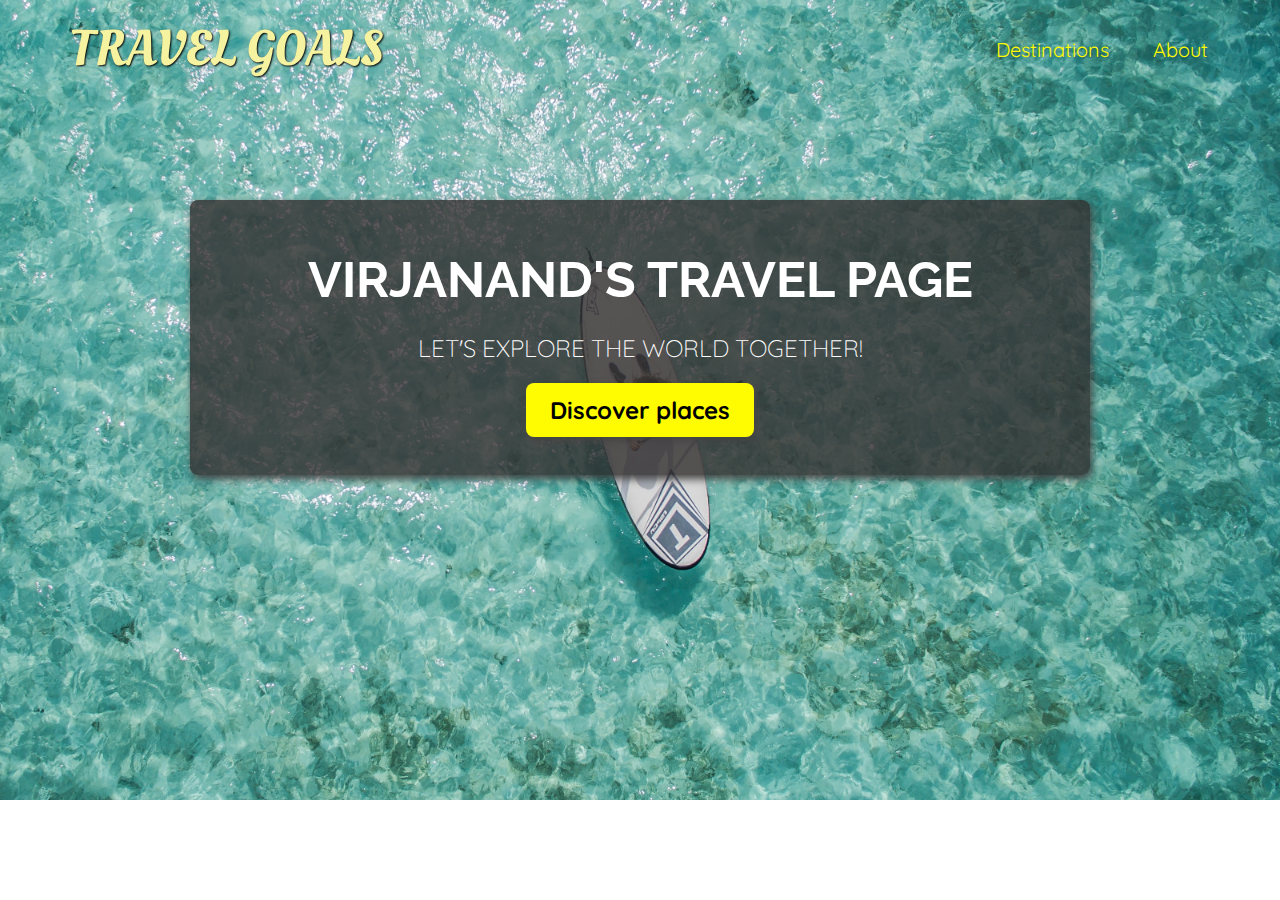
==== index.html @ 68d5a5f8 "first commit" ====
<!DOCTYPE html>
<html lang="en">
  <head>
    <meta charset="UTF-8" />
    <meta http-equiv="X-UA-Compatible" content="IE=edge" />
    <meta name="viewport" content="width=device-width, initial-scale=1.0" />
    <link
      href="https://fonts.googleapis.com/css2?family=Raleway:wght@700&family=Oleo+Script:wght@700&family=Quicksand:wght@300;500&display=swap"
      rel="stylesheet"
    />
    <link rel="stylesheet" href="shared.css" />
    <link rel="stylesheet" href="styles.css" />
    <title>Travel Goals</title>
  </head>
  <body>
    <header>
      <div id="page-logo"><a href="/index.html">Travel Goals</a></div>
      <nav>
        <ul>
          <li><a href="places.html">Destinations</a></li>
          <li><a href="about.html">About</a></li>
        </ul>
      </nav>
    </header>
    <main>
      <section id="hero">
        <div id="hero-content">
          <h1>Virjanand's Travel Page</h1>
          <p>Let's explore the world together!</p>
          <a href="/places.html">Discover places</a>
        </div>
      </section>
      <section id="highlights"></section>
    </main>
    <footer></footer>
  </body>
</html>
---- shared.css ----
body {
  font-family: "Quicksand", sans-serif;
  margin: 0;
}

ul {
  list-style: none;
  margin: 0;
  padding: 0;
}

header {
  display: flex;
  justify-content: space-between;
  align-items: center;
  padding: 15px 60px;
  position: absolute;
  width: 100%;
  top: 0;
  left: 0;
  box-sizing: border-box;
}

#page-logo a {
  padding: 10px;
  font-family: "Oleo Script", sans-serif;
  color: rgb(245, 243, 160);
  font-size: 50px;
  text-decoration: none;
  text-transform: uppercase;
  text-shadow: 1px 1px 2px rgb(0, 0, 0);
}

header ul {
  display: flex;
}

header li {
  margin-left: 20px;
}

header a {
  color: rgb(255, 251, 0);
  text-decoration: none;
  font-size: 20px;
  padding: 12px;
  text-shadow: 1px 1px 2px rgba(0, 0, 0, 0.2);
  border-radius: 6px;
}

header a:hover {
  color: rgb(77, 77, 77);
  background-color: rgb(255, 251, 0);
}
---- styles.css ----
#hero {
  height: 800px;
  background-image: url("/images/places/ocean.jpg");
  background-position: center;
  background-size: cover;
}

#hero-content {
  width: 900px;
  background-color: rgb(51, 47, 47, 0.8);
  box-shadow: 2px 4px 8px rgb(68, 67, 67);
  border-radius: 8px;
  text-align: center;
  padding: 50px 0;
  margin: 0 auto;
  position: relative;
  top: 200px;
}

#hero-content h1 {
  color: white;
  text-transform: uppercase;
  font-size: 50px;
  font-family: "Raleway", sans-serif;
  margin: 0;
}

#hero-content p {
  color: white;
  text-transform: uppercase;
  font-size: 24px;
  font-weight: 300;
  margin-bottom: 32px;
}

#hero-content a {
  text-decoration: none;
  background-color: rgb(255, 251, 0);
  padding: 12px 24px;
  color: black;
  font-size: 24px;
  font-weight: bold;
  border-radius: 8px;
  box-shadow: 2px 4px 8px rgb(68, 67, 67);
}

#hero-content a:hover {
  background-color: rgb(255, 238, 0);
}
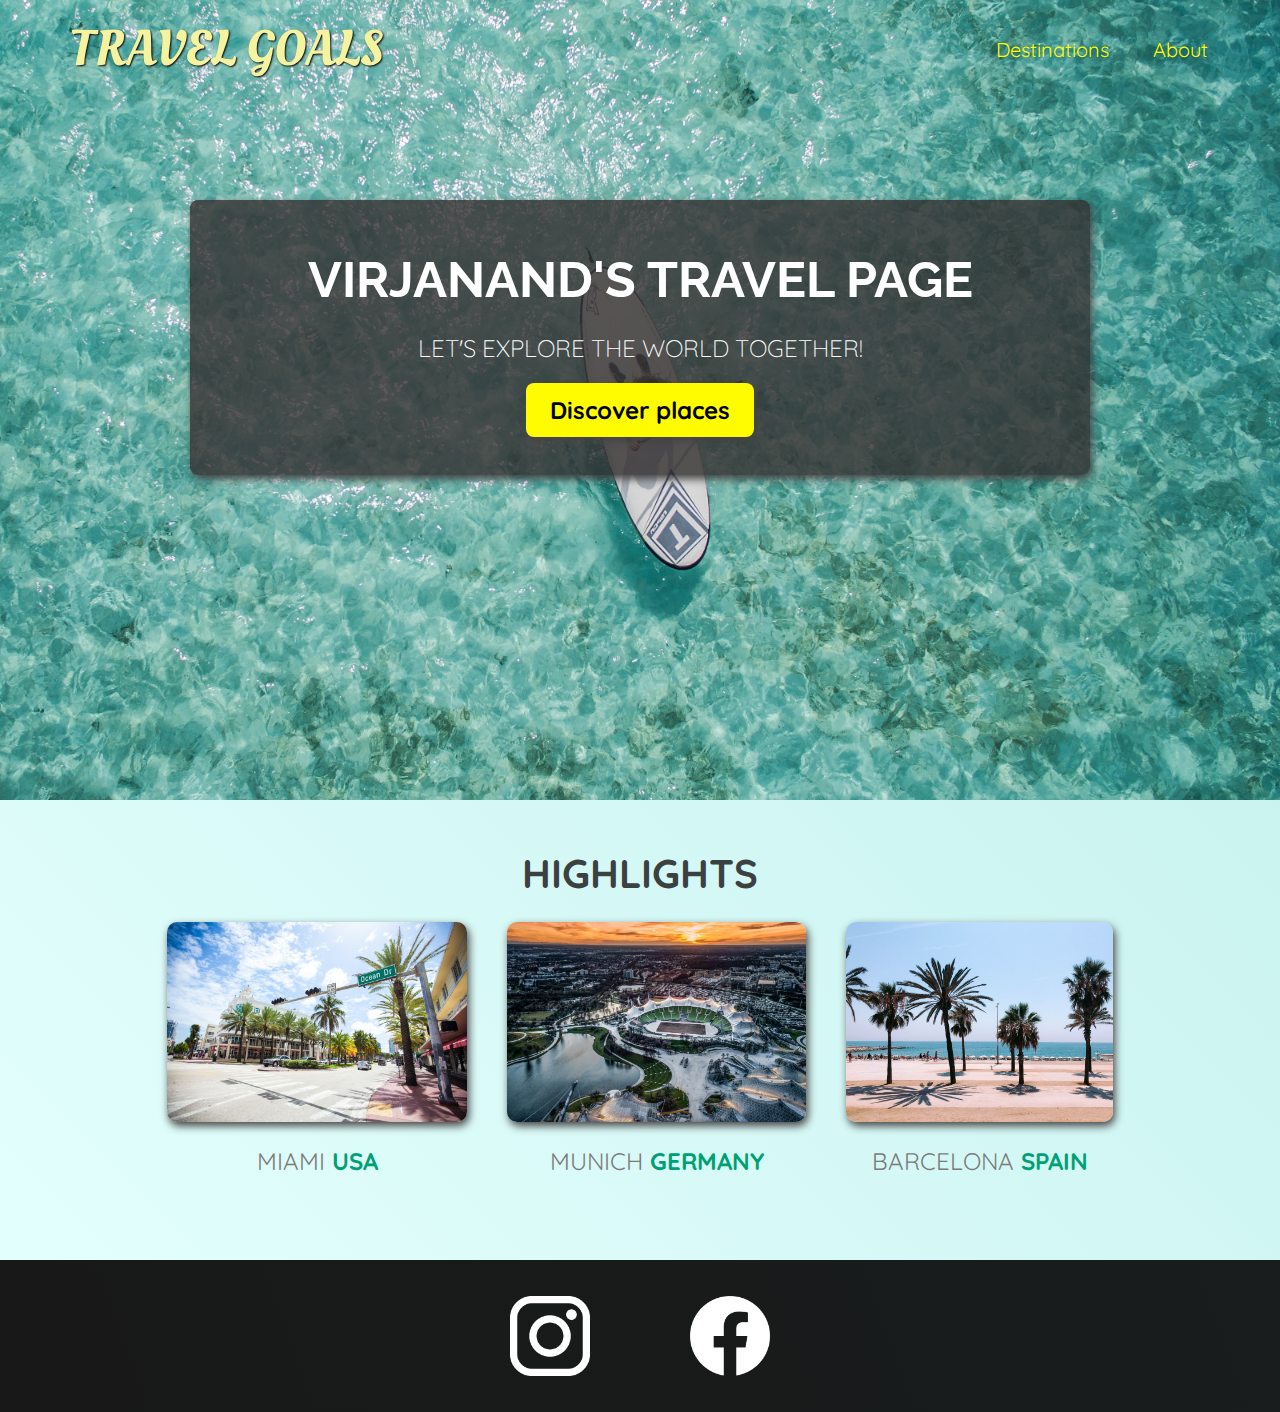
==== commit 08a8802d: "Finished css and html" ====
--- a/index.html
+++ b/index.html
@@ -1,37 +1,60 @@
 <!DOCTYPE html>
 <html lang="en">
-  <head>
-    <meta charset="UTF-8" />
-    <meta http-equiv="X-UA-Compatible" content="IE=edge" />
-    <meta name="viewport" content="width=device-width, initial-scale=1.0" />
-    <link
-      href="https://fonts.googleapis.com/css2?family=Raleway:wght@700&family=Oleo+Script:wght@700&family=Quicksand:wght@300;500&display=swap"
-      rel="stylesheet"
-    />
-    <link rel="stylesheet" href="shared.css" />
-    <link rel="stylesheet" href="styles.css" />
-    <title>Travel Goals</title>
-  </head>
-  <body>
-    <header>
-      <div id="page-logo"><a href="/index.html">Travel Goals</a></div>
-      <nav>
-        <ul>
-          <li><a href="places.html">Destinations</a></li>
-          <li><a href="about.html">About</a></li>
-        </ul>
-      </nav>
-    </header>
-    <main>
-      <section id="hero">
-        <div id="hero-content">
-          <h1>Virjanand's Travel Page</h1>
-          <p>Let's explore the world together!</p>
-          <a href="/places.html">Discover places</a>
-        </div>
-      </section>
-      <section id="highlights"></section>
-    </main>
-    <footer></footer>
-  </body>
-</html>
+
+<head>
+  <meta charset="UTF-8" />
+  <meta http-equiv="X-UA-Compatible" content="IE=edge" />
+  <meta name="viewport" content="width=device-width, initial-scale=1.0" />
+  <link
+    href="https://fonts.googleapis.com/css2?family=Raleway:wght@700&family=Oleo+Script:wght@700&family=Quicksand:wght@300;500&display=swap"
+    rel="stylesheet" />
+  <link rel="stylesheet" href="shared.css" />
+  <link rel="stylesheet" href="styles.css" />
+  <title>Travel Goals</title>
+</head>
+
+<body>
+  <header>
+    <div id="page-logo"><a href="/index.html">Travel Goals</a></div>
+    <nav>
+      <ul>
+        <li><a href="places.html">Destinations</a></li>
+        <li><a href="about.html">About</a></li>
+      </ul>
+    </nav>
+  </header>
+  <main>
+    <section id="hero">
+      <div id="hero-content">
+        <h1>Virjanand's Travel Page</h1>
+        <p>Let's explore the world together!</p>
+        <a href="/places.html">Discover places</a>
+      </div>
+    </section>
+    <section id="highlights">
+      <h2>highlights</h2>
+      <ul id="destinations">
+        <li class="destination">
+          <img src="images/places/miami.jpg" alt="Miami streets on sunny day">
+          <p>Miami <strong>USA</strong></p>
+        </li>
+        <li class="destination">
+          <img src="images/places/munich.jpg" alt="Munich stadium in winter">
+          <p>Munich <strong>Germany</strong></p>
+        </li>
+        <li class="destination">
+          <img src="images/places/barcelona.jpg" alt="Palm beach in Barcelona">
+          <p>Barcelona <strong>Spain</strong></p>
+        </li>
+      </ul>
+    </section>
+  </main>
+  <footer>
+    <ul>
+      <li><a href="https://www.instagram.com"><img src="images/icons/insta.png" alt="Instagram logo"></a></li>
+      <li><a href="https://www.facebook.com"><img src="images/icons/facebook.png" alt="Facebook logo"></a></li>
+    </ul>
+  </footer>
+</body>
+
+</html>--- a/shared.css
+++ b/shared.css
@@ -7,6 +7,16 @@
   list-style: none;
   margin: 0;
   padding: 0;
+}
+
+#page-logo a {
+  padding: 10px;
+  font-family: "Oleo Script", sans-serif;
+  color: rgb(245, 243, 160);
+  font-size: 50px;
+  text-decoration: none;
+  text-transform: uppercase;
+  text-shadow: 1px 1px 2px rgb(0, 0, 0);
 }
 
 header {
@@ -19,16 +29,6 @@
   top: 0;
   left: 0;
   box-sizing: border-box;
-}
-
-#page-logo a {
-  padding: 10px;
-  font-family: "Oleo Script", sans-serif;
-  color: rgb(245, 243, 160);
-  font-size: 50px;
-  text-decoration: none;
-  text-transform: uppercase;
-  text-shadow: 1px 1px 2px rgb(0, 0, 0);
 }
 
 header ul {
@@ -48,7 +48,28 @@
   border-radius: 6px;
 }
 
-header a:hover {
+header nav a:hover {
   color: rgb(77, 77, 77);
   background-color: rgb(255, 251, 0);
 }
+
+footer {
+  background: linear-gradient(70deg, rgb(24, 24, 24), rgb(25, 29, 29));
+  padding: 36px 0;
+}
+
+footer ul {
+  display: flex;
+  justify-content: center;
+}
+
+footer li {
+  width: 80px;
+  height: 80px;
+  margin: 0 50px;
+}
+
+footer img {
+  width: 100%;
+  height: 100%;
+}
--- a/styles.css
+++ b/styles.css
@@ -47,3 +47,48 @@
 #hero-content a:hover {
   background-color: rgb(255, 238, 0);
 }
+
+#highlights {
+  padding: 24px;
+  background: linear-gradient(45deg, rgb(227, 255, 253), rgb(202, 243, 240));
+}
+
+#highlights h2 {
+  text-transform: uppercase;
+  text-align: center;
+  font-size: 40px;
+  color: rgb(59, 65, 64);
+  margin: 24px 0;
+}
+
+#destinations {
+  display: flex;
+  width: 90%;
+  margin: auto;
+  margin-bottom: 40px;
+  justify-content: center;
+}
+
+.destination {
+  margin: 0 20px;
+  text-transform: uppercase;
+}
+
+.destination p {
+  text-align: center;
+  font-size: 24px;
+  color: rgb(124, 123, 123);
+  margin: 20px 0;
+}
+
+.destination img {
+  height: 200px;
+  width: 100%;
+  box-shadow: 2px 4px 8px rgb(68, 67, 67);
+  border-radius: 10px;
+  object-fit: cover;
+}
+
+.destination strong {
+  color: rgb(0, 160, 117);
+}